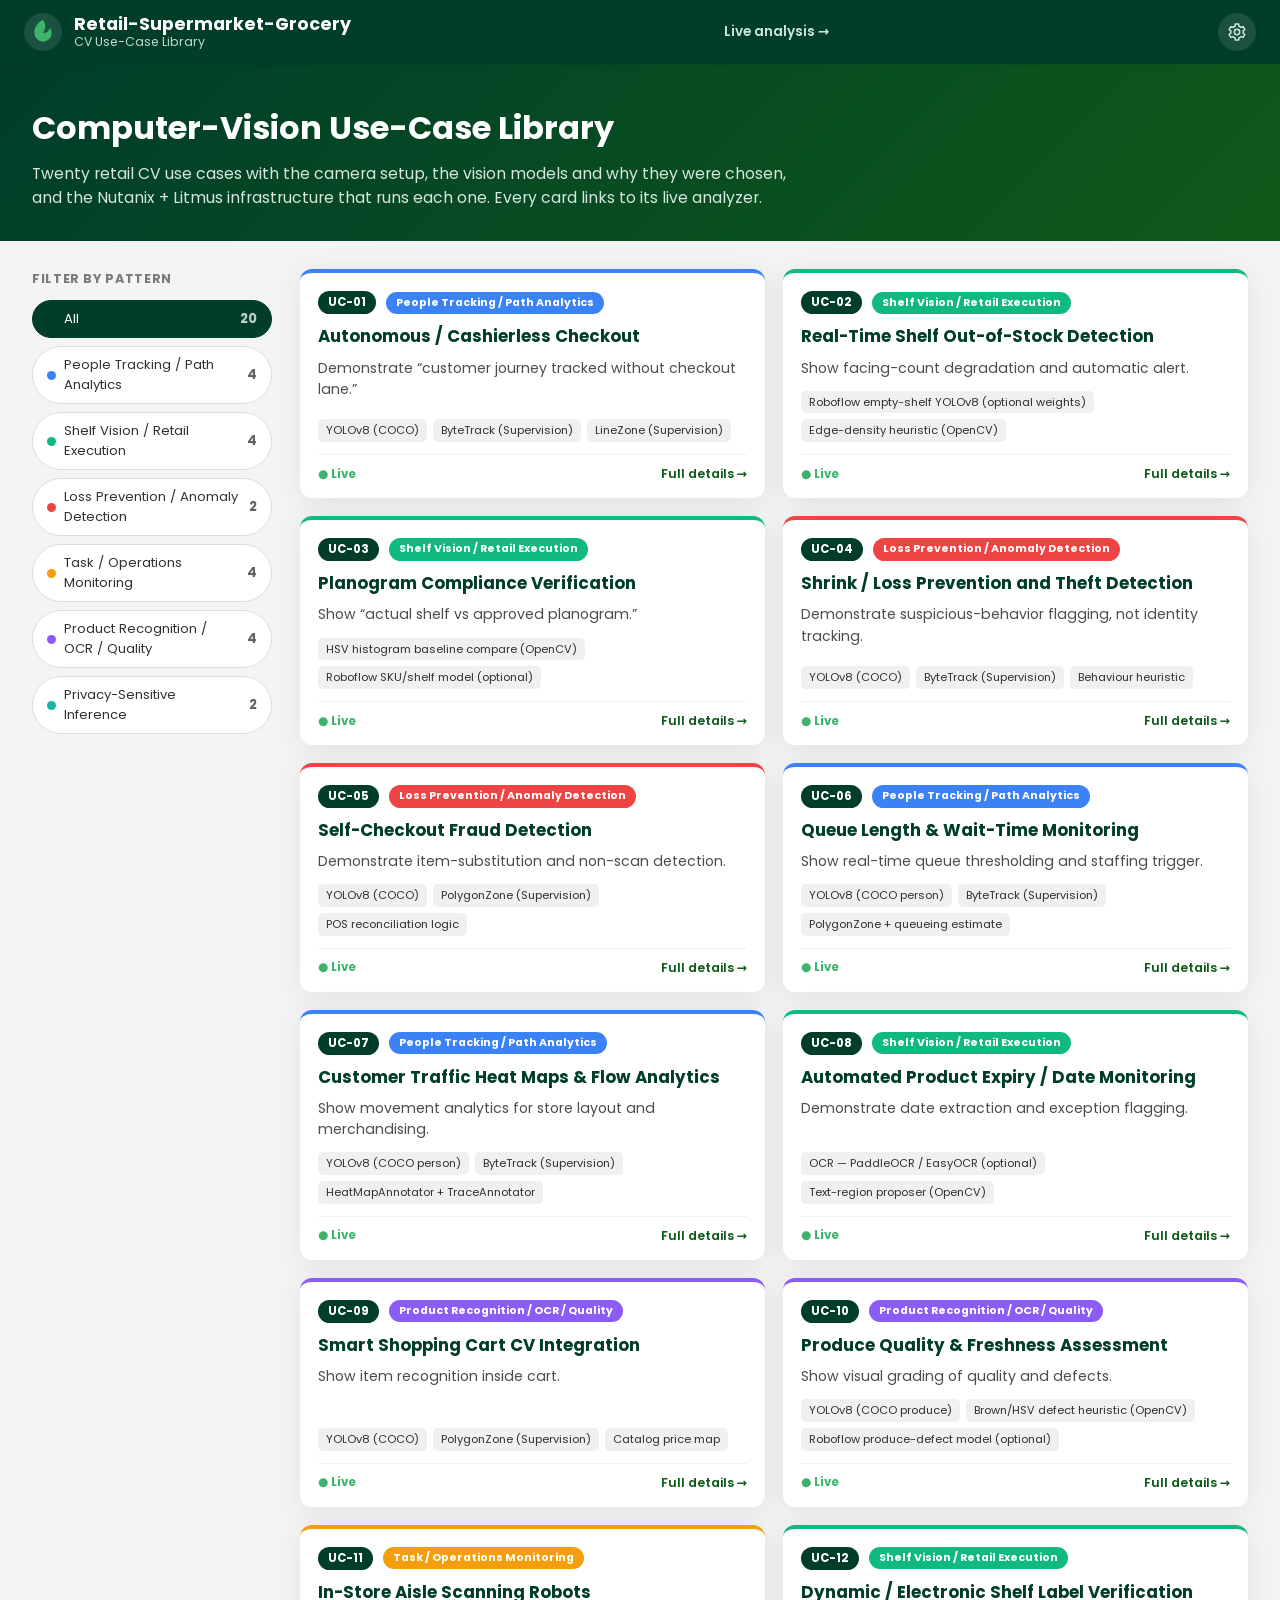
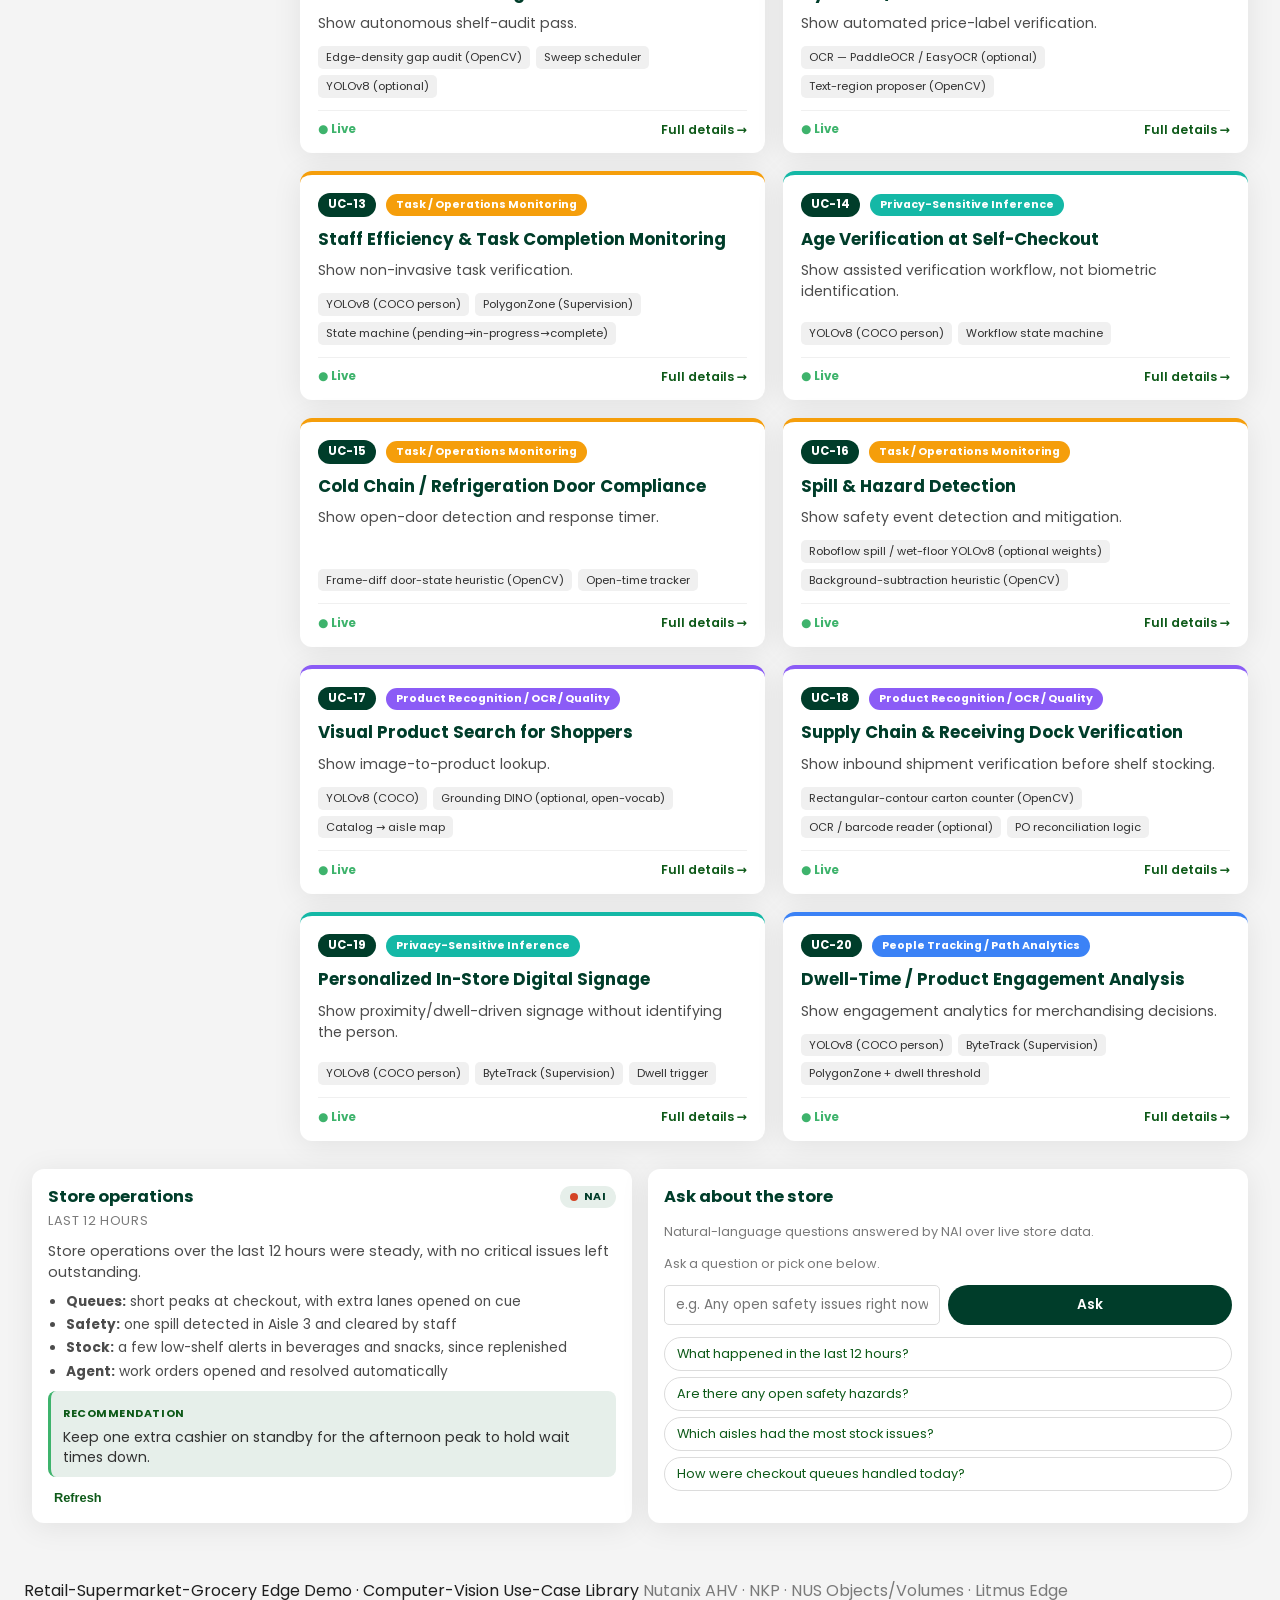
==== cv-lab/frontend/library.html @ 503fb730 "Initial commit" ====
<!DOCTYPE html>
<html lang="en">
<head>
  <meta charset="UTF-8" />
  <meta name="viewport" content="width=device-width, initial-scale=1.0" />
  <title>Retail-Supermarket-Grocery · CV Use-Case Library</title>
  <meta name="description" content="Detailed reference for every Retail-Supermarket-Grocery computer-vision use case: technology, models, and supporting infrastructure." />
  <link rel="stylesheet" href="assets/theme.css" />
  <link rel="stylesheet" href="assets/analyze.css" />
  <link rel="stylesheet" href="assets/library.css" />
</head>
<body>
  <header class="site-header">
    <div class="container header-inner">
      <div class="brand">
        <span class="brand-mark" aria-hidden="true">
          <svg viewBox="0 0 32 32" width="28" height="28" fill="none">
            <path d="M16 2C9 6 6 11 6 17a10 10 0 0 0 20 0c0-2-1-4-2-6-1 4-4 6-8 6 3-4 4-9 0-15Z" fill="#3EB36C"/>
          </svg>
        </span>
        <div class="brand-text">
          <strong>Retail-Supermarket-Grocery</strong>
          <span>CV Use-Case Library</span>
        </div>
      </div>
      <a class="header-link" href="index.html">Live analysis &rarr;</a>
    </div>
  </header>

  <section class="lib-hero">
    <div class="container">
      <h1>Computer-Vision Use-Case Library</h1>
      <p class="lib-sub">Twenty retail CV use cases with the camera setup, the vision models and why they were chosen, and the Nutanix + Litmus infrastructure that runs each one. Every card links to its live analyzer.</p>
    </div>
  </section>

  <main class="lib-main lib-shell">
    <aside class="lib-side">
      <h2 class="lib-side-title">Filter by pattern</h2>
      <div class="filters" id="filters"></div>
    </aside>
    <section class="lib-content">
      <div class="lib-grid" id="cards"></div>
      <p class="lib-empty" id="empty" hidden>No use cases match this filter.</p>
    </section>

    <!-- RIGHT: NAI store-operations dashboard -->
    <aside class="lib-aside" id="opsDash">
      <section class="ops-card">
        <div class="ops-head">
          <h2>Store operations</h2>
          <span class="nai-badge" id="opsNaiBadge" title="Generated by the NAI inference endpoint">
            <span class="nai-dot" id="opsNaiDot"></span> NAI
          </span>
        </div>
        <p class="ops-sub muted small">Last 12 hours</p>
        <div class="ops-summary" id="opsSummary">
          <p class="muted small"><span class="spinner"></span> NAI is summarizing the last 12 hours&hellip;</p>
        </div>
        <div class="ops-reco" id="opsReco" hidden>
          <span class="ops-reco-label">Recommendation</span>
          <p id="opsRecoText"></p>
        </div>
        <button class="link-btn ops-refresh" id="opsRefresh">Refresh</button>
      </section>

      <section class="ops-card ops-chat">
        <h2>Ask about the store</h2>
        <p class="muted small">Natural-language questions answered by NAI over live store data.</p>
        <div class="chat-log" id="chatLog">
          <p class="muted small chat-hint">Ask a question or pick one below.</p>
        </div>
        <form class="chat-form" id="chatForm">
          <input type="text" id="chatInput" class="src-input" placeholder="e.g. Any open safety issues right now?" autocomplete="off" />
          <button type="submit" class="btn primary" id="chatSend">Ask</button>
        </form>
        <div class="chat-canned" id="chatCanned">
          <button type="button" class="canned-q">What happened in the last 12 hours?</button>
          <button type="button" class="canned-q">Are there any open safety hazards?</button>
          <button type="button" class="canned-q">Which aisles had the most stock issues?</button>
          <button type="button" class="canned-q">How were checkout queues handled today?</button>
        </div>
      </section>
    </aside>
  </main>

  <div class="modal" id="modal" hidden>
    <div class="modal-backdrop" data-close></div>
    <div class="modal-panel" role="dialog" aria-modal="true">
      <button class="modal-close" data-close aria-label="Close">&times;</button>
      <div class="modal-body" id="modalBody"></div>
    </div>
  </div>

  <footer class="site-footer">
    <div class="container">
      <span>Retail-Supermarket-Grocery Edge Demo · Computer-Vision Use-Case Library</span>
      <span class="muted">Nutanix AHV · NKP · NUS Objects/Volumes · Litmus Edge</span>
    </div>
  </footer>

  <script src="assets/api.js"></script>
  <script src="assets/settings.js"></script>
  <script src="assets/catalog.js"></script>
  <script src="assets/library.js"></script>
</body>
</html>
---- cv-lab/frontend/assets/theme.css ----
/* Retail-Supermarket-Grocery design tokens — shared with cv-portal (Retail-Supermarket-Grocery-Style-Guide.md).
   Single source of truth for color, type, radius, elevation. */

@import url("https://fonts.googleapis.com/css2?family=Poppins:wght@400;500;600;700&display=swap");

:root {
  /* Greens */
  --brand-green: #003D2A;
  --brand-green-logo: #0E5A19;
  --brand-green-fresh: #3EB36C;
  --brand-green-tint: #E6EFEA;

  /* Neutrals */
  --brand-cream: #E9E3D2;
  --brand-bg: #F4F4F4;
  --brand-white: #FFFFFF;
  --brand-ink: #1E1E1E;
  --brand-ink-2: #313131;
  --brand-grey-700: #4C4C4C;
  --brand-grey-500: #7A7A7A;
  --brand-grey-300: #C4C4C4;
  --brand-grey-200: #DCDCDC;
  --brand-grey-100: #F0F0F0;

  /* Accents */
  --brand-cyan: #00D6FF;
  --brand-orange: #EF9300;
  --brand-magenta: #BB008E;
  --brand-purple: #A554FB;
  --brand-red: #D44325;
  --brand-pink: #FD9EB3;

  /* Type */
  --font-body: "Poppins", system-ui, -apple-system, "Segoe UI", Roboto, sans-serif;
  --font-display: "Retail-Supermarket-Grocery Sans", "Poppins", system-ui, sans-serif;

  /* Radius */
  --radius-pill: 9999px;
  --radius-lg: 24px;
  --radius-md: 12px;
  --radius-sm: 5px;

  /* Elevation */
  --shadow-sm: 0 0 4px rgba(0, 0, 0, .08);
  --shadow-card: 0 4px 30px rgba(0, 0, 0, .08);
  --shadow-pop: 0 10px 25px rgba(0, 0, 0, .12);
  --shadow-modal: 0 20px 40px rgba(0, 0, 0, .18);

  /* Spacing scale */
  --sp-1: 4px;  --sp-2: 8px;  --sp-3: 12px; --sp-4: 16px;
  --sp-5: 24px; --sp-6: 32px; --sp-7: 48px; --sp-8: 64px;

  --container: 1240px;
}
---- cv-lab/frontend/assets/analyze.css ----
/* Retail-Supermarket-Grocery CV Live-Analysis — component styles (consumes theme.css). */

* { box-sizing: border-box; }
body {
  margin: 0; font-family: var(--font-body); color: var(--brand-ink);
  background: var(--brand-bg); line-height: 1.5; -webkit-font-smoothing: antialiased;
}
h2 { font-family: var(--font-display); color: var(--brand-green); margin: 0 0 12px; font-size: 1rem; }
.container { width: 100%; max-width: var(--container); margin: 0 auto; padding: 0 24px; }
.muted { color: var(--brand-grey-500); }
.small { font-size: .8rem; }

/* Header */
.site-header { position: sticky; top: 0; z-index: 40; background: var(--brand-green); box-shadow: var(--shadow-sm); }
.site-header .container { max-width: none; }
.header-inner { display: flex; align-items: center; justify-content: space-between; height: 64px; }
.brand { display: flex; align-items: center; gap: 12px; }
.brand-mark { display: grid; place-items: center; width: 38px; height: 38px; background: rgba(255,255,255,.1); border-radius: var(--radius-pill); }
.brand-text { display: flex; flex-direction: column; line-height: 1.1; }
.brand-text strong { color: #fff; font-family: var(--font-display); font-size: 1.1rem; }
.brand-text span { color: #bcd9cb; font-size: .78rem; }
.header-link { color: #cfe6da; text-decoration: none; font-size: .85rem; font-weight: 600; }
.header-link:hover { color: #fff; }

/* App shell — full screen: use cases (left) · viewer + video (center) · settings (right) */
.app {
  display: flex; align-items: stretch; gap: 16px;
  width: 100%; max-width: none;
  height: calc(100vh - 64px);
  padding: 16px 20px;
}
.panel { background: var(--brand-white); border-radius: var(--radius-md); box-shadow: var(--shadow-card); }

/* Side panes (collapsible, internal scroll) */
.pane {
  flex: 0 0 320px; width: 320px;
  background: var(--brand-white); border-radius: var(--radius-md); box-shadow: var(--shadow-card);
  padding: 12px 16px 16px; overflow: auto;
  transition: flex-basis .2s ease, width .2s ease, padding .2s ease;
}
.pane-head { display: flex; align-items: center; gap: 8px; margin-bottom: 8px; position: sticky; top: -12px; background: var(--brand-white); padding: 6px 0; z-index: 1; }
.pane-head h2 { margin: 0; flex: 1; }
.col-config .pane-head h2 { text-align: right; }
.pane-toggle { border: 0; background: var(--brand-grey-100); color: var(--brand-green); width: 28px; height: 28px; border-radius: 6px; cursor: pointer; font-size: 1rem; line-height: 1; flex: 0 0 auto; }
.pane-toggle:hover { background: var(--brand-grey-200); }
.pane-tab { display: none; writing-mode: vertical-rl; transform: rotate(180deg); font-family: var(--font-display); font-weight: 600; color: var(--brand-green); font-size: .82rem; letter-spacing: .05em; cursor: pointer; }
.col-config .pane-tab { transform: none; }

.pane.is-collapsed { flex-basis: 46px; width: 46px; padding: 12px 6px; overflow: hidden; }
.pane.is-collapsed .pane-body { display: none; }
.pane.is-collapsed .pane-head { flex-direction: column; gap: 12px; margin: 0; }
.pane.is-collapsed .pane-head h2 { display: none; }
.pane.is-collapsed .pane-tab { display: block; }

/* Center column */
.col-center { flex: 1 1 auto; min-width: 0; display: flex; flex-direction: column; gap: 16px; overflow: auto; }
.viewer-card { padding: 16px; }
.col-video { padding: 16px 18px; }

.block { padding: 14px 0; border-bottom: 1px solid var(--brand-grey-100); }
.block:last-child { border-bottom: 0; }
.config-empty { padding: 6px 0; }

/* GPU telemetry panel */
.gpu-head { display: flex; align-items: center; justify-content: space-between; }
.gpu-head h2 { margin: 0; }
.gpu-badge {
  font-size: .68rem; font-weight: 700; letter-spacing: .04em; text-transform: uppercase;
  padding: 3px 9px; border-radius: var(--radius-pill); color: var(--brand-white);
  background: var(--brand-grey-300);
}
.gpu-badge.active { background: var(--brand-green-fresh); }
.gpu-badge.idle { background: var(--brand-green); }
.gpu-badge.cpu { background: var(--brand-grey-500); }
.gpu-name { margin: 4px 0 12px; }

.gpu-meter { margin: 10px 0; }
.gpu-meter-head { display: flex; justify-content: space-between; font-size: .8rem; color: var(--brand-grey-700); margin-bottom: 5px; }
.gpu-meter-head b { color: var(--brand-ink); font-variant-numeric: tabular-nums; }
.meter { height: 9px; border-radius: var(--radius-pill); background: var(--brand-grey-100); overflow: hidden; }
.meter-fill {
  height: 100%; width: 0%; border-radius: var(--radius-pill);
  background: var(--brand-green-fresh); transition: width .4s ease, background .4s ease;
}
.meter-fill.warm { background: var(--brand-orange); }
.meter-fill.hot { background: var(--brand-red); }

.gpu-stats { list-style: none; margin: 12px 0 0; padding: 0; display: flex; gap: 18px; flex-wrap: wrap; }
.gpu-stats li { display: flex; flex-direction: column; font-size: .78rem; color: var(--brand-grey-500); }
.gpu-stats li b { font-size: .95rem; color: var(--brand-ink); font-variant-numeric: tabular-nums; }

/* Run bar under the viewer */
.run-bar { display: flex; align-items: center; gap: 16px; flex-wrap: wrap; margin-top: 14px; }
.run-bar .run-actions { flex: 0 0 auto; }
.run-bar .status { margin: 0; }

/* Source selector (in the right settings pane) */
.source-toggle { display: flex; gap: 4px; background: var(--brand-grey-100); border-radius: var(--radius-pill); padding: 3px; margin-bottom: 12px; }
.src-btn { flex: 1; border: 0; background: transparent; color: var(--brand-grey-700); font-family: var(--font-body); font-weight: 600; font-size: .78rem; padding: 7px 6px; border-radius: var(--radius-pill); cursor: pointer; transition: background .15s, color .15s; }
.src-btn:hover { color: var(--brand-green); }
.src-btn.is-active { background: var(--brand-green); color: #fff; }
.source-panel { display: flex; flex-direction: column; gap: 10px; }
.src-select, .src-input {
  width: 100%; padding: 9px 11px; border: 1px solid var(--brand-grey-200);
  border-radius: var(--radius-sm); font-family: var(--font-body); font-size: .85rem;
  color: var(--brand-ink); background: #fff;
}
.src-input:focus, .src-select:focus { outline: none; border-color: var(--brand-green-fresh); }
#cameraPreview { width: 100%; border-radius: var(--radius-sm); background: #0b1f17; }

/* Source/video block (now at the bottom of the left use-case pane) */
.video-block { margin-top: 16px; padding-top: 16px; border-top: 1px solid var(--brand-grey-200); }
.video-block h2 { margin-top: 0; }
.video-block .file-drop { padding: 16px 12px; }
.video-block .saved-head { margin-top: 14px; }
.video-block .saved-list { max-height: 260px; overflow-y: auto; padding-right: 2px; }
.video-block .saved-item { grid-template-columns: 48px 1fr auto; }
.video-block .saved-item img { width: 48px; height: 32px; }

/* File drop */
.file-drop {
  display: block; border: 2px dashed var(--brand-grey-200); border-radius: var(--radius-md);
  padding: 22px 16px; text-align: center; cursor: pointer; color: var(--brand-grey-500);
  font-size: .9rem; transition: border-color .2s, background .2s;
}
.file-drop:hover, .file-drop.over { border-color: var(--brand-green-fresh); background: var(--brand-green-tint); color: var(--brand-green); }
.progress { margin-top: 12px; height: 8px; background: var(--brand-grey-100); border-radius: var(--radius-pill); overflow: hidden; }
.progress .bar { height: 100%; width: 0; background: var(--brand-green-fresh); transition: width .15s; }

/* Saved list */
.saved { margin-top: 16px; }
.saved-head { display: flex; justify-content: space-between; align-items: center; font-size: .82rem; font-weight: 600; color: var(--brand-grey-700); margin-bottom: 8px; }
.link-btn { border: 0; background: none; color: var(--brand-green-logo); font-weight: 600; cursor: pointer; font-size: .8rem; }
.saved-list { display: flex; flex-direction: column; gap: 8px; }
.saved-item { display: grid; grid-template-columns: 56px 1fr auto; gap: 10px; align-items: center; padding: 6px; border: 1px solid var(--brand-grey-100); border-radius: var(--radius-sm); cursor: pointer; transition: border-color .15s, background .15s; }
.saved-item:hover { border-color: var(--brand-green-fresh); }
.saved-item.is-active { border-color: var(--brand-green); background: var(--brand-green-tint); }
.saved-item img { width: 56px; height: 36px; object-fit: cover; border-radius: 4px; background: var(--brand-grey-100); }
.saved-item .meta { display: flex; flex-direction: column; overflow: hidden; }
.saved-item .meta strong { font-size: .82rem; white-space: nowrap; overflow: hidden; text-overflow: ellipsis; }
.saved-item .meta span { font-size: .72rem; color: var(--brand-grey-500); }
.saved-item .saved-actions { display: flex; align-items: center; gap: 2px; }
.saved-item .del { border: 0; background: none; color: var(--brand-grey-300); font-size: 1.2rem; cursor: pointer; line-height: 1; }
.saved-item .del:hover { color: var(--brand-red); }
.saved-item .fav { border: 0; background: none; color: var(--brand-grey-300); font-size: 1.05rem; cursor: pointer; line-height: 1; }
.saved-item .fav:hover { color: var(--brand-orange); }
.saved-item .fav.is-fav { color: var(--brand-orange); }
.src-row { display: flex; gap: 8px; }
.src-row .btn { flex: 1; }

/* Use case list */
.usecase-list { display: flex; flex-direction: column; gap: 8px; }
.usecase { display: flex; align-items: center; gap: 10px; text-align: left; border: 1px solid var(--brand-grey-200); background: #fff; border-radius: var(--radius-sm); padding: 10px 12px; cursor: pointer; font-family: var(--font-body); transition: all .15s; }
.usecase:hover { border-color: var(--brand-green-fresh); }
.usecase.is-active { border-color: var(--brand-green); background: var(--brand-green-tint); }
.uc-id { font-weight: 700; font-size: .72rem; color: #fff; background: var(--brand-green); border-radius: var(--radius-pill); padding: 3px 8px; }
.uc-title { flex: 1; font-size: .85rem; color: var(--brand-ink-2); }
.uc-tag { font-size: .65rem; font-weight: 700; text-transform: uppercase; color: var(--brand-orange); border: 1px solid var(--brand-orange); border-radius: var(--radius-pill); padding: 2px 7px; }

/* Zones */
.zone-actions { display: flex; gap: 8px; margin: 10px 0; }
.zone-chips { list-style: none; margin: 0; padding: 0; display: flex; flex-wrap: wrap; gap: 6px; }
.zone-chips li { font-size: .72rem; font-weight: 600; background: var(--brand-green-tint); color: var(--brand-green); padding: 4px 10px; border-radius: var(--radius-pill); }

/* Params */
.params { display: flex; flex-direction: column; gap: 14px; }
.param label { display: flex; justify-content: space-between; font-size: .8rem; color: var(--brand-grey-700); margin-bottom: 4px; }
.param label b { color: var(--brand-green); }
.param input[type=range] { width: 100%; accent-color: var(--brand-green); }

/* Run actions */
.run-actions { display: flex; gap: 8px; }
.btn { border: 0; cursor: pointer; font-family: var(--font-body); font-weight: 600; font-size: .85rem; padding: 10px 16px; border-radius: var(--radius-pill); transition: background .2s, opacity .2s; }
.btn:disabled { opacity: .45; cursor: not-allowed; }
.btn.primary { background: var(--brand-green); color: #fff; flex: 1; }
.btn.primary:not(:disabled):hover { background: var(--brand-green-logo); }
.btn.ghost { background: var(--brand-grey-100); color: var(--brand-ink-2); }
.btn.ghost:not(:disabled):hover { background: var(--brand-grey-200); }
.btn.danger { background: #fff; color: var(--brand-red); border: 1px solid var(--brand-red); }
.btn.danger:not(:disabled):hover { background: #fdeede; }
.status { margin: 12px 0 0; font-size: .82rem; color: var(--brand-grey-700); }
.status.error { color: var(--brand-red); font-weight: 600; }

/* Viewer */
.stage { position: relative; width: 100%; aspect-ratio: 16 / 9; max-height: 64vh; background: #0b1f17; border-radius: var(--radius-md); overflow: hidden; display: grid; place-items: center; }
.stage img { width: 100%; height: 100%; object-fit: contain; display: block; }
.stage canvas { position: absolute; inset: 0; width: 100%; height: 100%; cursor: crosshair; }

/* Metrics */
.metrics { margin-top: 16px; }
.metric-headline { font-family: var(--font-display); font-size: 1.1rem; color: var(--brand-green); padding: 10px 14px; background: var(--brand-green-tint); border-radius: var(--radius-md); }
.metric-headline.alert { color: #fff; background: var(--brand-red); }
.metric-grid { display: grid; grid-template-columns: repeat(auto-fill, minmax(150px, 1fr)); gap: 10px; margin-top: 12px; }
.metric-cell { background: var(--brand-bg); border-radius: var(--radius-sm); padding: 10px 12px; display: flex; flex-direction: column; gap: 2px; }
.m-label { font-size: .7rem; text-transform: uppercase; letter-spacing: .04em; color: var(--brand-grey-500); }
.m-value { font-family: var(--font-display); font-size: 1.05rem; color: var(--brand-ink-2); word-break: break-word; }

/* ---------------- Agentic Ops panel ---------------- */
.agent-card { padding: 16px 18px; }
.agent-head { display: flex; align-items: center; justify-content: space-between; gap: 12px; flex-wrap: wrap; }
.agent-head h2 { display: flex; align-items: center; gap: 10px; margin: 0; }
.nai-badge {
  display: inline-flex; align-items: center; gap: 6px; font-family: var(--font-body);
  font-size: .68rem; font-weight: 700; letter-spacing: .04em; text-transform: uppercase;
  color: var(--brand-green); background: var(--brand-green-tint);
  border-radius: var(--radius-pill); padding: 3px 10px;
}
.nai-dot { width: 8px; height: 8px; border-radius: 50%; background: var(--brand-grey-300); }
.nai-dot.ok { background: var(--brand-green-fresh); }
.nai-dot.bad { background: var(--brand-red); }
.sim-badge {
  font-family: var(--font-body); font-size: .65rem; font-weight: 700; letter-spacing: .04em;
  text-transform: uppercase; color: var(--brand-orange); border: 1px solid var(--brand-orange);
  border-radius: var(--radius-pill); padding: 2px 8px;
}
.agent-cols { display: grid; grid-template-columns: 1.4fr 1fr; gap: 18px; margin-top: 12px; }
.agent-col h3 { font-family: var(--font-display); font-size: .82rem; color: var(--brand-grey-700); text-transform: uppercase; letter-spacing: .05em; margin: 0 0 8px; }

/* Activity feed */
.agent-feed { max-height: 320px; overflow-y: auto; display: flex; flex-direction: column; gap: 6px; padding-right: 4px; }
.feed-item { font-size: .82rem; border-radius: var(--radius-sm); padding: 8px 12px; background: var(--brand-bg); }
.feed-event { border-left: 4px solid var(--brand-green); }
.feed-event.is-alert { border-left-color: var(--brand-red); background: #fdf1ec; }
.feed-event.is-clear { border-left-color: var(--brand-green-fresh); background: var(--brand-green-tint); }
.feed-tag { font-size: .64rem; font-weight: 700; letter-spacing: .05em; color: var(--brand-grey-500); text-transform: uppercase; }
.feed-title { font-weight: 600; color: var(--brand-ink); margin-top: 2px; }
.feed-snap { display: block; margin-top: 8px; width: 180px; max-width: 100%; border-radius: var(--radius-sm); }
.feed-run { background: var(--brand-green); color: #fff; }
.feed-run b { font-family: var(--font-display); }
.feed-run .muted { color: #bcd9cb; }
.feed-step { padding: 5px 12px 5px 24px; }
.feed-step code { font-size: .78rem; color: var(--brand-green); font-weight: 700; }
.feed-result { background: transparent; }
.step-kind { font-size: .62rem; font-weight: 700; text-transform: uppercase; letter-spacing: .05em; color: #fff; background: var(--brand-grey-500); border-radius: var(--radius-pill); padding: 2px 7px; margin-right: 4px; }
.step-kind.ok { background: var(--brand-green-fresh); }
.step-kind.err { background: var(--brand-red); }
.step-kind.ret { background: transparent; color: var(--brand-grey-500); padding: 0; }
.step-kind.notify { background: var(--brand-orange); }
.step-args { color: var(--brand-grey-700); font-size: .76rem; word-break: break-word; }
.feed-final { border-left: 4px solid var(--brand-green-fresh); }
.feed-final.is-error { border-left-color: var(--brand-red); }
.feed-notify { border-left: 4px solid var(--brand-orange); }
.spinner {
  display: inline-block; width: 12px; height: 12px; border-radius: 50%;
  border: 2px solid rgba(255,255,255,.35); border-top-color: #fff;
  animation: spin .8s linear infinite; vertical-align: -2px; margin-right: 4px;
}
.report-body .spinner { border-color: var(--brand-grey-200); border-top-color: var(--brand-green); }
@keyframes spin { to { transform: rotate(360deg); } }

/* Work orders */
.wo-list { max-height: 320px; overflow-y: auto; display: flex; flex-direction: column; gap: 8px; padding-right: 4px; }
.wo-card { border: 1px solid var(--brand-grey-100); border-radius: var(--radius-sm); padding: 10px 12px; }
.wo-card.is-resolved { opacity: .72; }
.wo-top { display: flex; align-items: center; gap: 6px; }
.wo-top b { font-family: var(--font-display); font-size: .82rem; color: var(--brand-green); flex: 1; }
.wo-chip { font-size: .62rem; font-weight: 700; text-transform: uppercase; letter-spacing: .04em; border-radius: var(--radius-pill); padding: 2px 8px; color: #fff; background: var(--brand-grey-500); }
.prio-urgent .wo-chip.prio { background: var(--brand-red); }
.prio-high .wo-chip.prio { background: var(--brand-orange); }
.prio-medium .wo-chip.prio { background: var(--brand-green-logo); }
.prio-low .wo-chip.prio { background: var(--brand-grey-300); }
.wo-card.is-resolved .wo-chip.status { background: var(--brand-green-fresh); }
.wo-title { font-size: .85rem; font-weight: 600; margin-top: 6px; }
.wo-meta { font-size: .72rem; color: var(--brand-grey-500); margin-top: 2px; }
.wo-instr { font-size: .78rem; color: var(--brand-grey-700); margin-top: 6px; }
.wo-res { font-size: .76rem; color: var(--brand-green); margin-top: 6px; font-weight: 600; }

/* ---------------- Settings (gear + modal) ---------------- */
.gear-btn {
  border: 0; cursor: pointer; margin-left: 16px;
  width: 38px; height: 38px; border-radius: var(--radius-pill);
  display: grid; place-items: center;
  background: rgba(255,255,255,.1); color: #cfe6da;
  transition: background .2s, color .2s, transform .3s;
}
.gear-btn:hover { background: rgba(255,255,255,.2); color: #fff; transform: rotate(45deg); }

.settings-modal {
  position: fixed; inset: 0; z-index: 70; background: rgba(0, 30, 20, .55);
  display: grid; place-items: center; padding: 24px;
}
.settings-modal[hidden] { display: none; }
.settings-box {
  background: var(--brand-white); border-radius: var(--radius-md); box-shadow: var(--shadow-card);
  width: min(640px, 100%); max-height: 84vh; display: flex; flex-direction: column;
}
.settings-head { display: flex; align-items: center; justify-content: space-between; padding: 16px 20px; border-bottom: 1px solid var(--brand-grey-100); }
.settings-head h2 { margin: 0; }
.settings-body { padding: 6px 22px 18px; overflow-y: auto; }
.settings-sec { padding: 14px 0; border-bottom: 1px solid var(--brand-grey-100); }
.settings-sec:last-child { border-bottom: 0; }
.settings-sec h3 { font-family: var(--font-display); font-size: .82rem; color: var(--brand-grey-700); text-transform: uppercase; letter-spacing: .05em; margin: 0 0 10px; }
.toggle-row { display: flex; gap: 12px; align-items: flex-start; padding: 8px 0; cursor: pointer; font-size: .88rem; }
.toggle-row input { margin-top: 3px; accent-color: var(--brand-green); width: 16px; height: 16px; }
.toggle-row small { color: var(--brand-grey-500); }
.uc-vis-actions { display: flex; gap: 14px; margin-bottom: 8px; }
.uc-vis-grid { display: grid; grid-template-columns: 1fr 1fr; gap: 4px 14px; }
.uc-vis-item { display: flex; align-items: center; gap: 8px; font-size: .8rem; padding: 4px 0; cursor: pointer; }
.uc-vis-item input { accent-color: var(--brand-green); }
.uc-vis-item .uc-id { font-size: .62rem; padding: 2px 6px; }

/* Stacked per-use-case GPU bar (advanced mode) */
.meter { position: relative; }
.meter-stack { position: absolute; inset: 0; display: flex; border-radius: var(--radius-pill); overflow: hidden; }
.meter-seg { height: 100%; transition: width .4s ease; }
.meter-seg:hover { filter: brightness(1.15); }

/* Shift report modal */
.report-modal {
  position: fixed; inset: 0; z-index: 60; background: rgba(0, 30, 20, .55);
  display: grid; place-items: center; padding: 24px;
}
.report-modal[hidden] { display: none; }
.report-box {
  background: var(--brand-white); border-radius: var(--radius-md); box-shadow: var(--shadow-card);
  width: min(720px, 100%); max-height: 84vh; display: flex; flex-direction: column;
}
.report-head { display: flex; align-items: center; justify-content: space-between; padding: 16px 20px; border-bottom: 1px solid var(--brand-grey-100); }
.report-head h2 { margin: 0; }
.report-body { padding: 18px 22px; overflow-y: auto; font-size: .9rem; }
.report-body h3, .report-body h4, .report-body h5 { font-family: var(--font-display); color: var(--brand-green); margin: 14px 0 6px; }
.report-body ul { margin: 6px 0; padding-left: 20px; }
.report-body .error { color: var(--brand-red); font-weight: 600; }

@media (max-width: 1100px) {
  .agent-cols { grid-template-columns: 1fr; }
}

@media (max-width: 1100px) {
  .app { flex-direction: column; height: auto; }
  .pane { flex: 1 1 auto; width: auto; max-height: 360px; }
  .pane.is-collapsed { flex-basis: auto; width: auto; }
  .col-center { overflow: visible; }
  .video-row { grid-template-columns: 1fr; }
}
---- cv-lab/frontend/assets/library.css ----
/* Retail-Supermarket-Grocery CV Use-Case Library — styles (consumes theme.css + analyze.css). */

/* Hero */
.lib-hero { background: linear-gradient(135deg, var(--brand-green) 0%, var(--brand-green-logo) 100%); color: #fff; padding: 40px 0 32px; }
.lib-hero .container { max-width: none; padding: 0 32px; }
.site-header .container { max-width: none; }
.site-footer .container { max-width: none; }
.lib-hero h1 { font-family: var(--font-display); font-size: 2rem; margin: 0 0 10px; }
.lib-sub { max-width: 760px; color: #d6e8df; font-size: .98rem; margin: 0; }

/* Three-pane shell: filter rail (left) · cards (center) · ops dashboard (right) */
.lib-main { width: 100%; max-width: none; padding: 28px 32px 56px; }
.lib-shell { display: grid; grid-template-columns: 240px 1fr 360px; gap: 28px; align-items: start; }
.lib-side { position: sticky; top: 84px; }
.lib-aside { position: sticky; top: 84px; display: flex; flex-direction: column; gap: 16px; }
.lib-side-title { font-family: var(--font-display); font-size: .8rem; text-transform: uppercase; letter-spacing: .05em; color: var(--brand-grey-500); margin: 0 0 12px; }
.filters { display: flex; flex-direction: column; gap: 8px; }
.chip { display: inline-flex; align-items: center; gap: 8px; border: 1px solid var(--brand-grey-200); background: #fff; color: var(--brand-ink-2); border-radius: var(--radius-pill); padding: 8px 14px; font-size: .82rem; font-family: var(--font-body); cursor: pointer; transition: all .15s; text-align: left; }
.chip:hover { border-color: var(--brand-green-fresh); }
.chip.is-active { background: var(--brand-green); color: #fff; border-color: var(--brand-green); }
.chip .dot { width: 9px; height: 9px; border-radius: 50%; display: inline-block; flex: 0 0 auto; }
.chip .count { font-weight: 700; opacity: .75; margin-left: auto; }

/* Grid */
.lib-grid { display: grid; grid-template-columns: repeat(auto-fill, minmax(310px, 1fr)); gap: 18px; }
.lib-card { background: #fff; border-radius: var(--radius-md); box-shadow: var(--shadow-card); border-top: 4px solid var(--c); padding: 18px 18px 14px; cursor: pointer; transition: transform .15s, box-shadow .15s; display: flex; flex-direction: column; }
.lib-card:hover { transform: translateY(-3px); box-shadow: var(--shadow-pop); }
.lib-card-head { display: flex; align-items: center; gap: 10px; margin-bottom: 10px; }
.uc-num { font-weight: 700; font-size: .72rem; color: #fff; background: var(--brand-green); border-radius: var(--radius-pill); padding: 3px 10px; }
.uc-num.big { font-size: .82rem; padding: 4px 12px; }
.pattern-tag { font-size: .68rem; font-weight: 700; color: #fff; padding: 3px 10px; border-radius: var(--radius-pill); }
.lib-card h3 { font-size: 1.05rem; color: var(--brand-green); margin: 0 0 8px; }
.lib-goal { color: var(--brand-grey-700); font-size: .88rem; margin: 0 0 12px; flex: 1; }
.lib-tech { display: flex; flex-wrap: wrap; gap: 6px; margin-bottom: 12px; }
.lib-tech span { font-size: .7rem; color: var(--brand-ink-2); background: var(--brand-grey-100); border-radius: var(--radius-sm); padding: 3px 8px; }
.lib-card-foot { display: flex; align-items: center; justify-content: space-between; border-top: 1px solid var(--brand-grey-100); padding-top: 10px; }
.live-dot { font-size: .74rem; font-weight: 700; color: var(--brand-green-fresh); }
.more { font-size: .78rem; font-weight: 600; color: var(--brand-green-logo); }
.lib-empty { text-align: center; color: var(--brand-grey-500); padding: 40px 0; }

/* Multi-view (CCTV wall) */
.mv-grid { grid-template-columns: repeat(auto-fill, minmax(280px, 1fr)); gap: 14px; }
.mv-tile {
  background: #0b1f17; border-radius: var(--radius-md); overflow: hidden;
  border-top: 4px solid var(--c); cursor: pointer; box-shadow: var(--shadow-card);
  transition: transform .15s, box-shadow .15s;
}
.mv-tile:hover { transform: translateY(-2px); box-shadow: var(--shadow-pop); }
.mv-stage { position: relative; aspect-ratio: 16 / 9; background: #0b1f17; }
.mv-stage img { width: 100%; height: 100%; object-fit: contain; display: block; }
.mv-live {
  position: absolute; top: 8px; right: 10px; font-size: .62rem; font-weight: 700;
  letter-spacing: .06em; color: #fff; background: rgba(212, 67, 37, .92);
  border-radius: var(--radius-pill); padding: 2px 8px;
}
.mv-info { display: flex; align-items: center; gap: 8px; padding: 8px 10px 2px; }
.mv-title { color: #e9e3d2; font-size: .76rem; font-weight: 600; white-space: nowrap; overflow: hidden; text-overflow: ellipsis; }
.mv-status {
  padding: 2px 10px 8px; font-size: .7rem; color: #9fc4b2;
  white-space: nowrap; overflow: hidden; text-overflow: ellipsis;
}
.mv-status.is-alert { color: #ffb3a0; font-weight: 700; }
.mv-nofeed .mv-stage { display: grid; place-items: center; }
.mv-nofeed .mv-live { display: none; }
.mv-ended { opacity: .6; }

/* Modal */
.modal[hidden] { display: none; }
.modal { position: fixed; inset: 0; z-index: 80; display: grid; place-items: center; padding: 24px; }
.modal-backdrop { position: absolute; inset: 0; background: rgba(0,0,0,.5); }
.modal-panel { position: relative; background: #fff; border-radius: var(--radius-lg); box-shadow: var(--shadow-modal); width: min(760px, 100%); max-height: 88vh; overflow: auto; }
.modal-close { position: sticky; top: 12px; float: right; margin: 12px 12px 0 0; z-index: 2; border: 0; background: var(--brand-grey-100); width: 34px; height: 34px; border-radius: 50%; font-size: 1.3rem; cursor: pointer; color: var(--brand-ink-2); }
.modal-close:hover { background: var(--brand-grey-200); }
.modal-body { padding: 8px 30px 30px; }

.detail-head { border-bottom: 1px solid var(--brand-grey-100); padding-bottom: 18px; margin-bottom: 4px; }
.detail-head .tag-row { display: flex; flex-wrap: wrap; align-items: center; gap: 10px; margin-bottom: 10px; }
.detail-head h2 { font-size: 1.5rem; color: var(--brand-green); margin: 0 0 14px; }
.detail-cta { display: inline-block; text-decoration: none; text-align: center; }

.sec-h { margin: 24px 0 12px; font-size: 1.05rem; color: var(--brand-green); }
.spec { display: grid; gap: 12px; margin: 0; }
.spec-row { display: grid; grid-template-columns: 130px 1fr; gap: 14px; }
.spec-row dt { font-weight: 600; color: var(--brand-green); font-size: .85rem; }
.spec-row dd { margin: 0; color: var(--brand-grey-700); font-size: .9rem; }

.model-list { display: grid; gap: 12px; }
.model-card { border: 1px solid var(--brand-grey-200); border-left: 3px solid var(--brand-green-fresh); border-radius: 10px; padding: 12px 14px; background: var(--brand-bg); }
.model-head { display: flex; flex-wrap: wrap; align-items: baseline; gap: 8px; }
.model-name { font-weight: 700; color: var(--brand-green); font-size: .92rem; }
.model-role { font-size: .72rem; color: #fff; background: var(--brand-green-fresh); padding: 2px 9px; border-radius: var(--radius-pill); }
.model-why { margin: 8px 0 0; color: var(--brand-grey-700); font-size: .88rem; line-height: 1.5; }
.infra-list { margin: 0; padding-left: 18px; display: grid; gap: 7px; }
.infra-list li { color: var(--brand-grey-700); font-size: .88rem; line-height: 1.45; }

/* ---- NAI store-operations dashboard (right rail) ---- */
.ops-card { background: #fff; border-radius: var(--radius-md); box-shadow: var(--shadow-card); padding: 16px 16px 14px; }
.ops-head { display: flex; align-items: center; justify-content: space-between; gap: 10px; }
.ops-card h2 { font-family: var(--font-display); font-size: 1.02rem; color: var(--brand-green); margin: 0; }
.ops-sub { margin: 2px 0 10px; text-transform: uppercase; letter-spacing: .05em; }
.ops-summary p { margin: 0 0 8px; color: var(--brand-grey-700); font-size: .9rem; line-height: 1.5; }
.ops-summary p.error { color: var(--brand-red); }
.ops-summary h4 { margin: 8px 0 4px; font-size: .82rem; color: var(--brand-green); }
.ops-summary ul { margin: 4px 0 8px; padding-left: 18px; display: grid; gap: 4px; }
.ops-summary li { color: var(--brand-grey-700); font-size: .86rem; line-height: 1.4; }
.ops-reco { margin-top: 10px; border-left: 3px solid var(--brand-green-fresh); background: var(--brand-green-tint); border-radius: 8px; padding: 9px 12px; }
.ops-reco-label { font-size: .68rem; font-weight: 700; text-transform: uppercase; letter-spacing: .05em; color: var(--brand-green-logo); }
.ops-reco p { margin: 3px 0 0; color: var(--brand-ink-2); font-size: .88rem; line-height: 1.45; }
.ops-refresh { margin-top: 12px; }

/* chat */
.ops-chat h2 { margin-bottom: 4px; }
.chat-log { display: flex; flex-direction: column; gap: 8px; max-height: 320px; overflow-y: auto; margin: 12px 0; padding-right: 2px; }
.chat-hint { margin: 0; }
.bubble { font-size: .86rem; line-height: 1.45; padding: 8px 11px; border-radius: 12px; max-width: 92%; word-wrap: break-word; }
.bubble.user { align-self: flex-end; background: var(--brand-green); color: #fff; border-bottom-right-radius: 3px; white-space: pre-wrap; }
.bubble.bot { align-self: flex-start; background: var(--brand-grey-100); color: var(--brand-ink-2); border-bottom-left-radius: 3px; }
.bubble.bot.err { background: #fdeceA; color: var(--brand-red); }
.bubble.pending { color: var(--brand-grey-500); }
.bubble p { margin: 0 0 6px; }
.bubble p:last-child { margin-bottom: 0; }
.bubble h4 { margin: 4px 0 4px; font-size: .82rem; }
.bubble ul { margin: 4px 0; padding-left: 16px; display: grid; gap: 3px; }
.bubble li { font-size: .84rem; line-height: 1.4; }
.chat-form { display: flex; gap: 8px; }
.chat-form .src-input { flex: 1; }
.chat-form .btn { white-space: nowrap; }
.chat-canned { display: flex; flex-direction: column; gap: 6px; margin-top: 12px; }
.canned-q { text-align: left; border: 1px solid var(--brand-grey-200); background: #fff; color: var(--brand-green-logo); border-radius: var(--radius-pill); padding: 7px 12px; font-size: .8rem; font-family: var(--font-body); cursor: pointer; transition: all .15s; }
.canned-q:hover { border-color: var(--brand-green-fresh); background: var(--brand-green-tint); }

/* Right rail drops below the grid on narrower screens. */
@media (max-width: 1280px) {
  .lib-shell { grid-template-columns: 240px 1fr; }
  .lib-aside { position: static; grid-column: 1 / -1; flex-direction: row; flex-wrap: wrap; }
  .lib-aside .ops-card { flex: 1 1 320px; }
  .chat-log { max-height: 220px; }
}
@media (max-width: 820px) {
  .lib-shell { grid-template-columns: 1fr; }
  .lib-side { position: static; }
  .filters { flex-direction: row; flex-wrap: wrap; }
  .chip .count { margin-left: 0; }
  .lib-aside { flex-direction: column; }
}
@media (max-width: 560px) {
  .spec-row { grid-template-columns: 1fr; gap: 2px; }
}
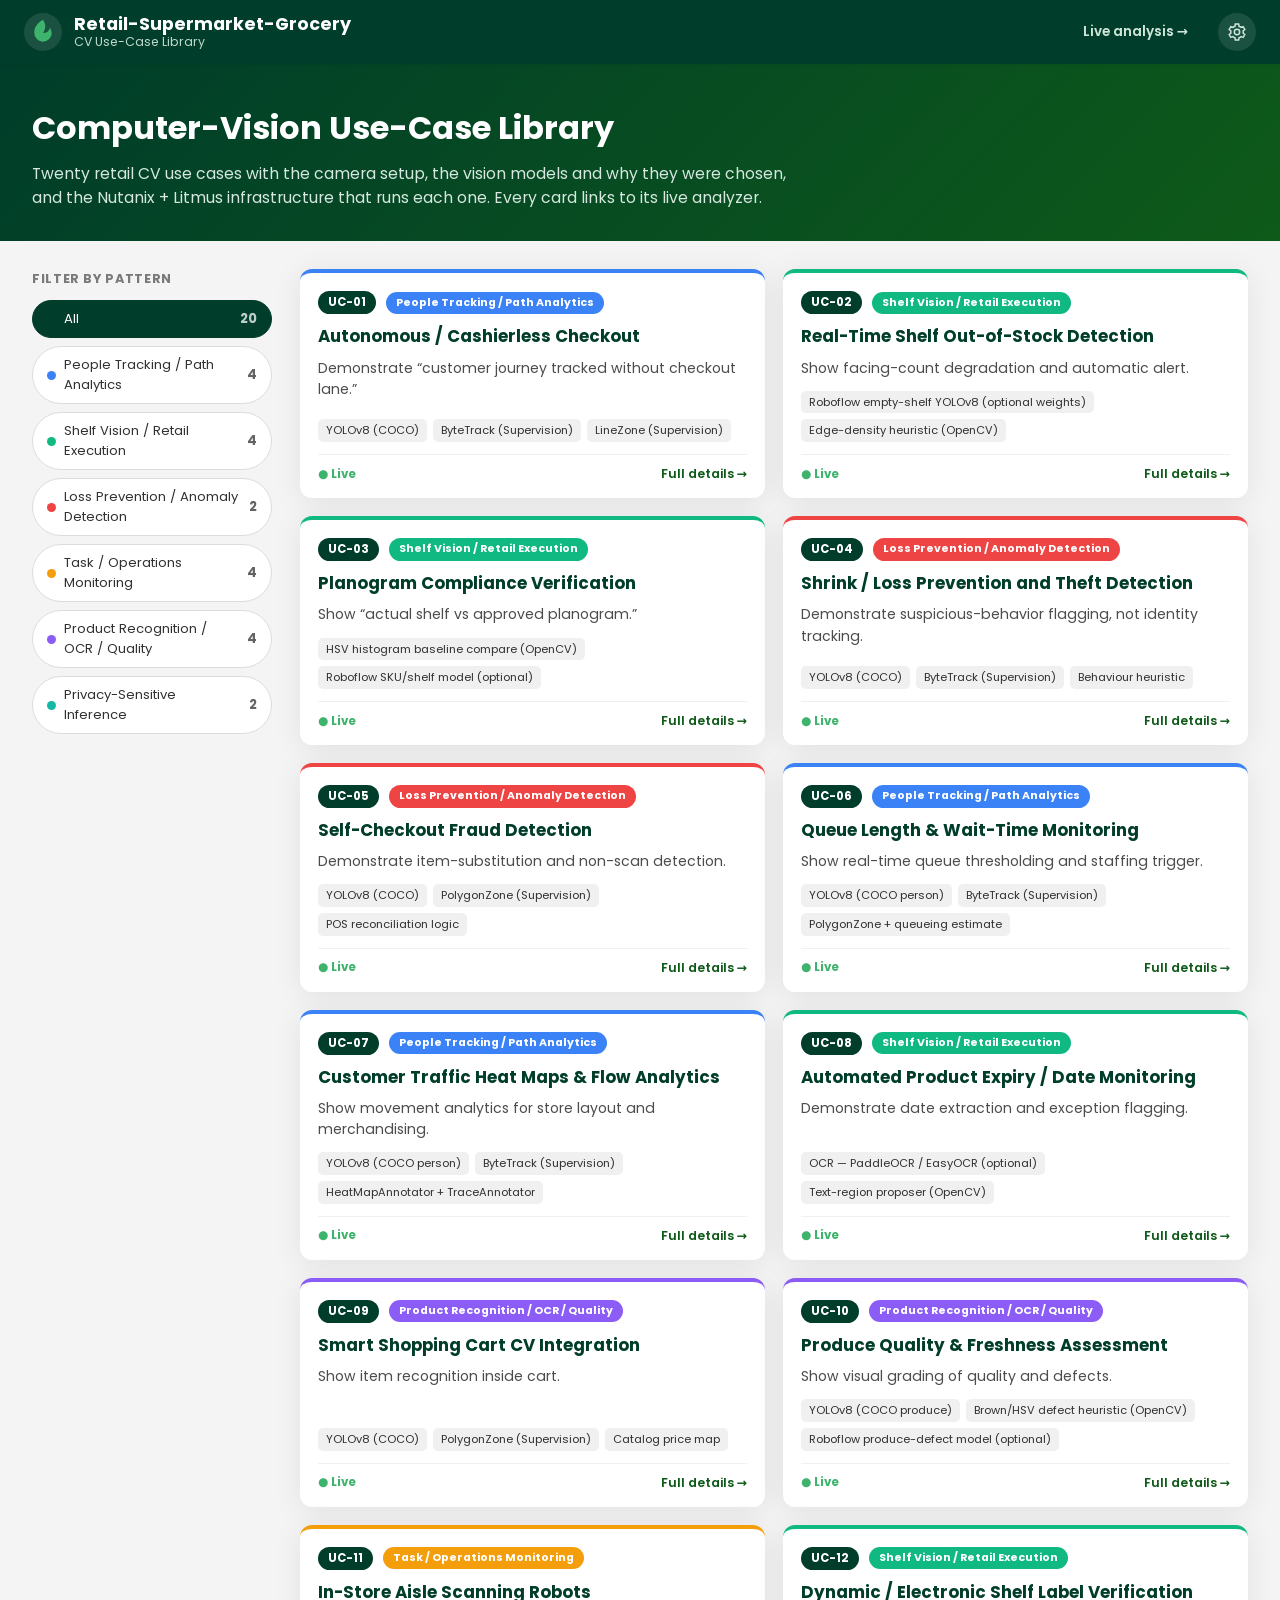
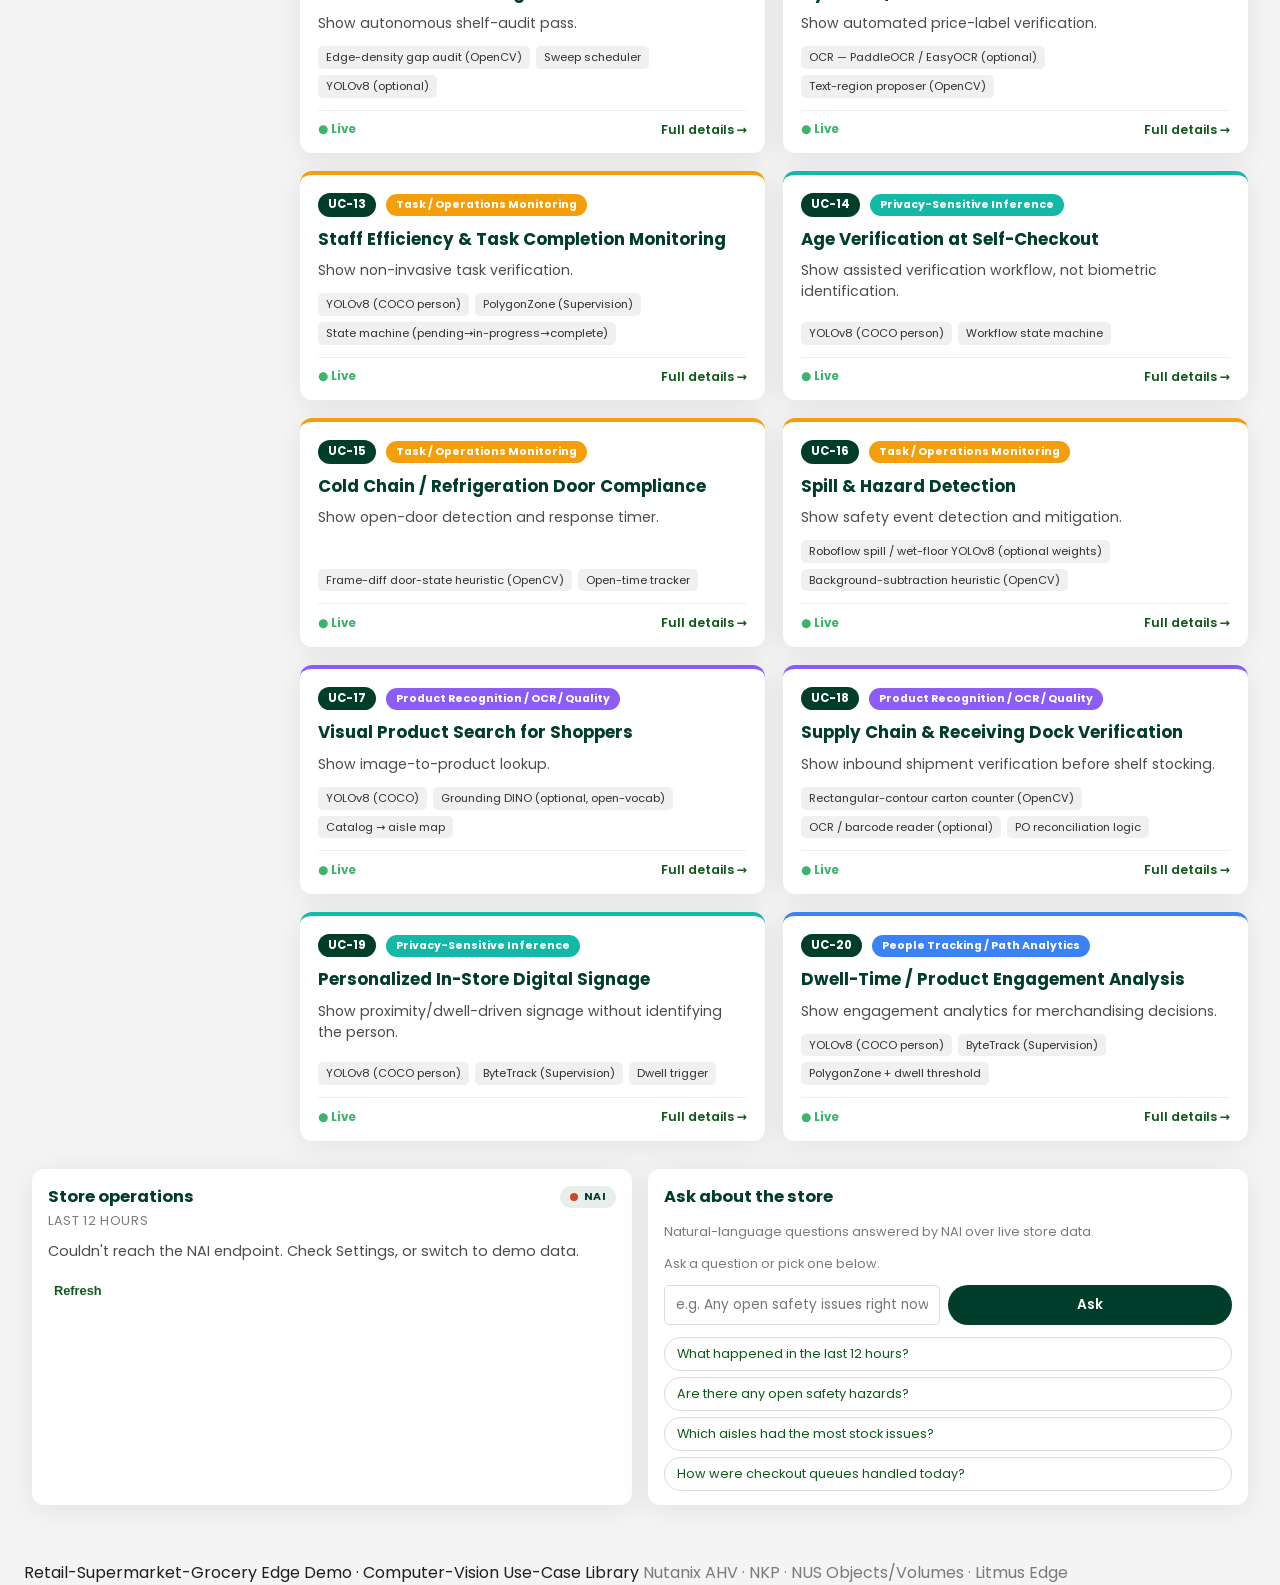
==== commit 6d95dd08: "Let the settings panel configure NAI and choose live inference or demo data. Agentic Ops needs an en" ====
--- a/cv-lab/frontend/library.html
+++ b/cv-lab/frontend/library.html
@@ -50,7 +50,7 @@
         <div class="ops-head">
           <h2>Store operations</h2>
           <span class="nai-badge" id="opsNaiBadge" title="Generated by the NAI inference endpoint">
-            <span class="nai-dot" id="opsNaiDot"></span> NAI
+            <span class="nai-dot" id="opsNaiDot"></span> <span id="opsNaiLabel">NAI</span>
           </span>
         </div>
         <p class="ops-sub muted small">Last 12 hours</p>
--- a/cv-lab/frontend/assets/analyze.css
+++ b/cv-lab/frontend/assets/analyze.css
@@ -14,6 +14,7 @@
 .site-header { position: sticky; top: 0; z-index: 40; background: var(--brand-green); box-shadow: var(--shadow-sm); }
 .site-header .container { max-width: none; }
 .header-inner { display: flex; align-items: center; justify-content: space-between; height: 64px; }
+.header-tools { display: flex; align-items: center; gap: 14px; }
 .brand { display: flex; align-items: center; gap: 12px; }
 .brand-mark { display: grid; place-items: center; width: 38px; height: 38px; background: rgba(255,255,255,.1); border-radius: var(--radius-pill); }
 .brand-text { display: flex; flex-direction: column; line-height: 1.1; }
@@ -131,6 +132,7 @@
 .saved { margin-top: 16px; }
 .saved-head { display: flex; justify-content: space-between; align-items: center; font-size: .82rem; font-weight: 600; color: var(--brand-grey-700); margin-bottom: 8px; }
 .link-btn { border: 0; background: none; color: var(--brand-green-logo); font-weight: 600; cursor: pointer; font-size: .8rem; }
+.link-btn:disabled { opacity: .45; cursor: not-allowed; }
 .saved-list { display: flex; flex-direction: column; gap: 8px; }
 .saved-item { display: grid; grid-template-columns: 56px 1fr auto; gap: 10px; align-items: center; padding: 6px; border: 1px solid var(--brand-grey-100); border-radius: var(--radius-sm); cursor: pointer; transition: border-color .15s, background .15s; }
 .saved-item:hover { border-color: var(--brand-green-fresh); }
@@ -208,6 +210,7 @@
 .nai-dot { width: 8px; height: 8px; border-radius: 50%; background: var(--brand-grey-300); }
 .nai-dot.ok { background: var(--brand-green-fresh); }
 .nai-dot.bad { background: var(--brand-red); }
+.nai-dot.demo { background: var(--brand-orange); }
 .sim-badge {
   font-family: var(--font-body); font-size: .65rem; font-weight: 700; letter-spacing: .04em;
   text-transform: uppercase; color: var(--brand-orange); border: 1px solid var(--brand-orange);
@@ -290,6 +293,12 @@
 .settings-sec { padding: 14px 0; border-bottom: 1px solid var(--brand-grey-100); }
 .settings-sec:last-child { border-bottom: 0; }
 .settings-sec h3 { font-family: var(--font-display); font-size: .82rem; color: var(--brand-grey-700); text-transform: uppercase; letter-spacing: .05em; margin: 0 0 10px; }
+.field-label { display: flex; flex-direction: column; gap: 4px; font-size: .8rem; font-weight: 600; color: var(--brand-grey-700); margin: 10px 0; }
+.settings-actions { display: flex; flex-wrap: wrap; gap: 8px; align-items: center; margin-top: 4px; }
+.settings-actions .btn { flex: 0 0 auto; }
+.nai-status { min-height: 1.2em; margin: 8px 0 0; }
+.nai-status.ok { color: var(--brand-green); font-weight: 600; }
+.nai-status.bad { color: var(--brand-red); font-weight: 600; }
 .toggle-row { display: flex; gap: 12px; align-items: flex-start; padding: 8px 0; cursor: pointer; font-size: .88rem; }
 .toggle-row input { margin-top: 3px; accent-color: var(--brand-green); width: 16px; height: 16px; }
 .toggle-row small { color: var(--brand-grey-500); }
